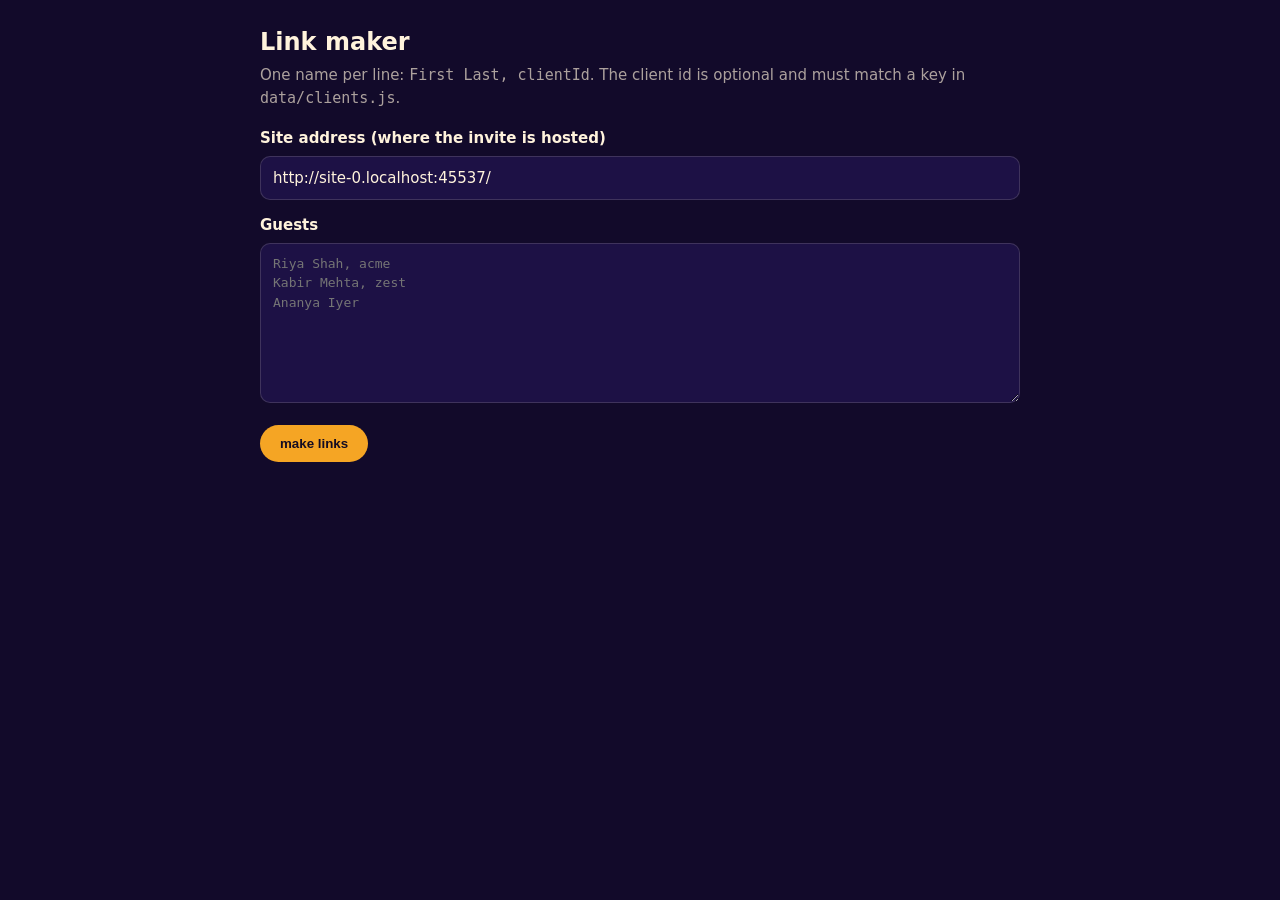
==== tools/links.html @ 6cf53c79 "Owled Media Diwali 2026: owl + diyas intro, work mela, share card" ====
<!doctype html>
<html lang="en">
<head>
<meta charset="utf-8">
<meta name="viewport" content="width=device-width,initial-scale=1">
<meta name="robots" content="noindex">
<title>Owled · Link Maker</title>
<style>
  :root { --bg: #120a2a; --card: #1d1145; --line: rgba(255,243,220,.15); --text: #fff3dc; --muted: rgba(255,243,220,.65); --accent: #f5a524; }
  @media (prefers-color-scheme: dark) { :root:not([data-theme="light"]) { --bg: #120a2a; } }
  :root[data-theme="dark"] { --bg: #120a2a; }
  * { box-sizing: border-box; }
  body { margin: 0; padding: 24px 16px 60px; background: var(--bg); color: var(--text); font: 15px/1.5 system-ui, sans-serif; }
  main { max-width: 760px; margin: 0 auto; }
  h1 { margin: 0 0 4px; font-size: 24px; }
  p { color: var(--muted); margin: 0 0 18px; }
  label { display: block; margin: 14px 0 6px; font-weight: 600; }
  input, textarea, select { width: 100%; padding: 10px 12px; border-radius: 10px; border: 1px solid var(--line); background: var(--card); color: var(--text); font: inherit; }
  textarea { min-height: 160px; font-family: ui-monospace, monospace; font-size: 13px; }
  button { margin-top: 16px; padding: 11px 20px; border: 0; border-radius: 99px; background: var(--accent); color: #140c22; font-weight: 700; cursor: pointer; }
  table { width: 100%; margin-top: 20px; border-collapse: collapse; font-size: 13px; }
  td, th { padding: 8px; border-bottom: 1px solid var(--line); text-align: left; vertical-align: top; word-break: break-all; }
  td button { margin: 0; padding: 6px 12px; font-size: 12px; }
</style>
</head>
<body>
<main>
  <h1>Link maker</h1>
  <p>One name per line: <code>First Last, clientId</code>. The client id is optional and must match a key in <code>data/clients.js</code>.</p>
  <label for="base">Site address (where the invite is hosted)</label>
  <input id="base" placeholder="https://your-site.pages.dev/">
  <label for="list">Guests</label>
  <textarea id="list" placeholder="Riya Shah, acme&#10;Kabir Mehta, zest&#10;Ananya Iyer"></textarea>
  <button id="make" type="button">make links</button>
  <table id="out" hidden><thead><tr><th>name</th><th>link</th><th></th></tr></thead><tbody></tbody></table>
</main>
<script>
  const base = document.getElementById('base'), list = document.getElementById('list'), out = document.getElementById('out'), tb = out.querySelector('tbody');
  try { base.value = localStorage.getItem('ow:base') || new URL('../', location.href).href; } catch (e) { base.value = ''; }
  document.getElementById('make').addEventListener('click', () => {
    try { localStorage.setItem('ow:base', base.value); } catch (e) {}
    const root = base.value.trim().replace(/\/?$/, '/');
    tb.replaceChildren();
    list.value.split('\n').map(l => l.trim()).filter(Boolean).forEach(line => {
      const [name, client] = line.split(',').map(s => (s || '').trim());
      const u = new URL(root); u.searchParams.set('name', name); if (client) u.searchParams.set('c', client.toLowerCase());
      const tr = document.createElement('tr');
      const a = document.createElement('td'); a.textContent = name + (client ? ` (${client})` : '');
      const b = document.createElement('td'); b.textContent = u.href;
      const c = document.createElement('td'); const btn = document.createElement('button'); btn.textContent = 'copy';
      btn.addEventListener('click', async () => { try { await navigator.clipboard.writeText(u.href); btn.textContent = 'copied'; } catch (e) { btn.textContent = 'select it'; } });
      c.appendChild(btn); tr.append(a, b, c); tb.appendChild(tr);
    });
    out.hidden = !tb.children.length;
  });
</script>
</body>
</html>
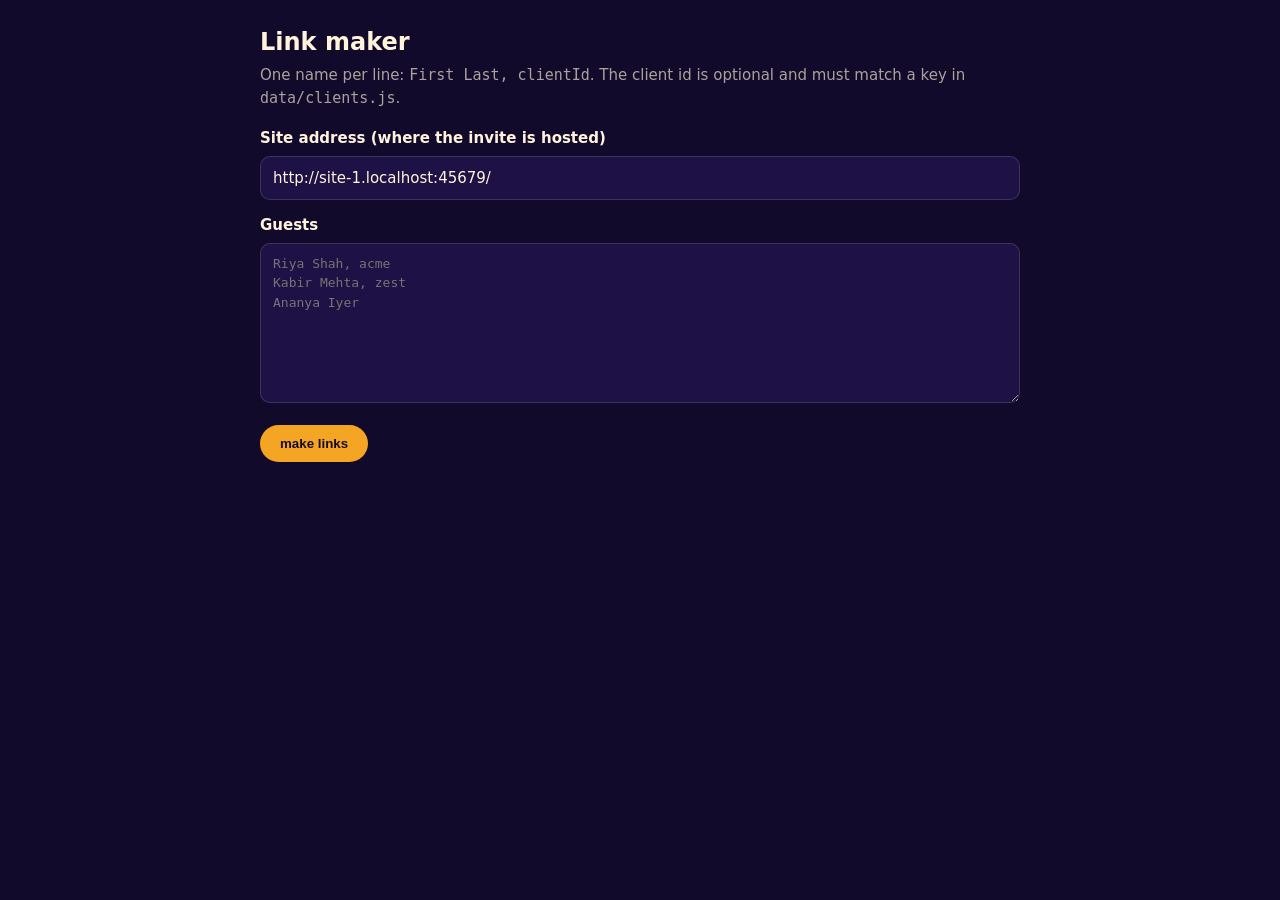
==== commit c81155d9: "Accept the guest's name after # as well as ?name= Some hosts drop the ?query when they redirect, so " ====
--- a/tools/links.html
+++ b/tools/links.html
@@ -43,7 +43,7 @@
     tb.replaceChildren();
     list.value.split('\n').map(l => l.trim()).filter(Boolean).forEach(line => {
       const [name, client] = line.split(',').map(s => (s || '').trim());
-      const u = new URL(root); u.searchParams.set('name', name); if (client) u.searchParams.set('c', client.toLowerCase());
+      const u = new URL(root); const h = new URLSearchParams({ name }); if (client) h.set('c', client.toLowerCase()); u.hash = h.toString();   // # survives host redirects; ?name= works too
       const tr = document.createElement('tr');
       const a = document.createElement('td'); a.textContent = name + (client ? ` (${client})` : '');
       const b = document.createElement('td'); b.textContent = u.href;
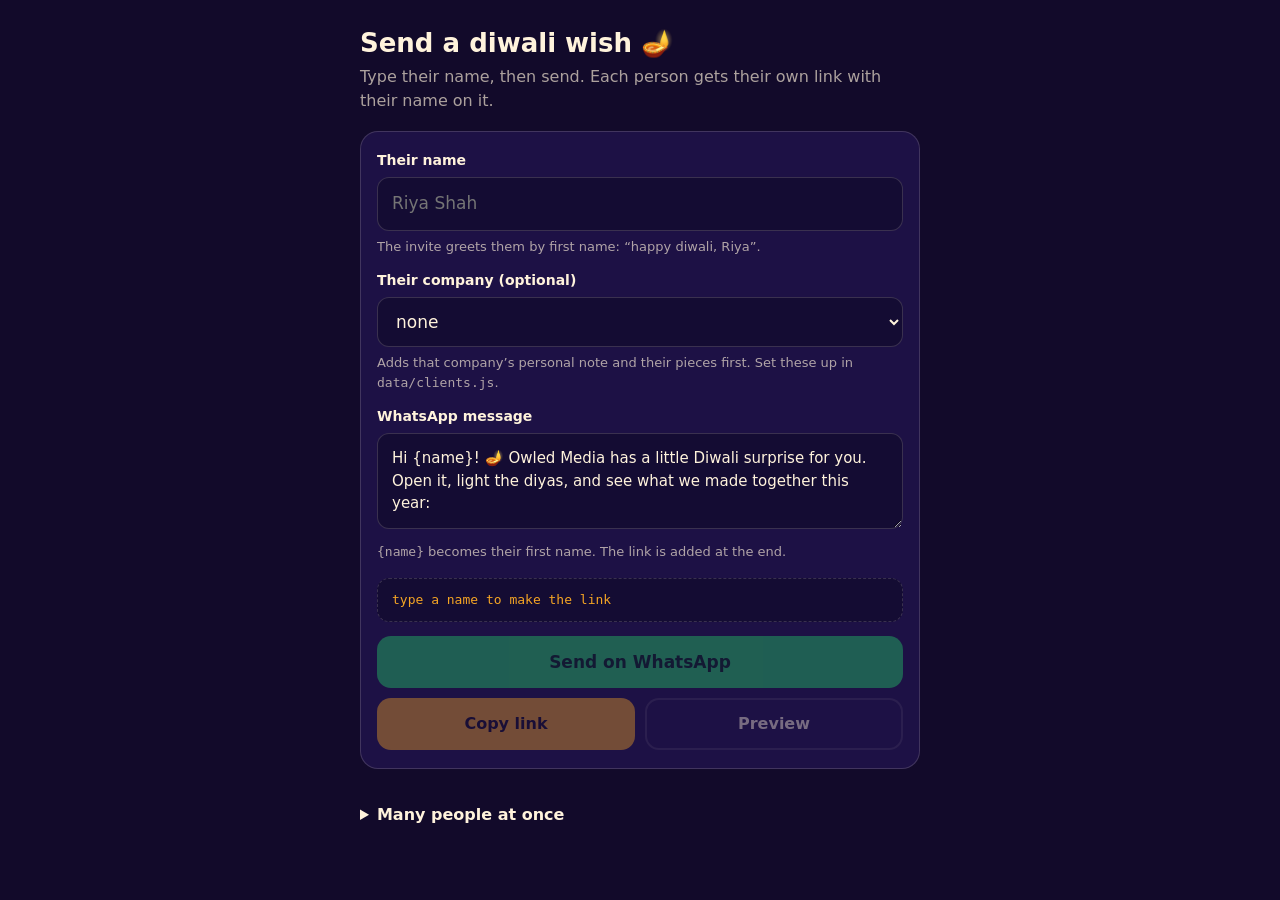
==== commit ebd9771a: "Send page: type a name, send the personal link on WhatsApp tools/links.html is now a phone-friendly " ====
--- a/tools/links.html
+++ b/tools/links.html
@@ -4,55 +4,131 @@
 <meta charset="utf-8">
 <meta name="viewport" content="width=device-width,initial-scale=1">
 <meta name="robots" content="noindex">
-<title>Owled · Link Maker</title>
+<meta name="theme-color" content="#120a2a">
+<title>Owled Send Page</title>
 <style>
-  :root { --bg: #120a2a; --card: #1d1145; --line: rgba(255,243,220,.15); --text: #fff3dc; --muted: rgba(255,243,220,.65); --accent: #f5a524; }
+  :root { --bg: #120a2a; --card: #1d1145; --field: #140c33; --line: rgba(255,243,220,.16); --text: #fff3dc; --muted: rgba(255,243,220,.65); --accent: #f5a524; --wa: #25d366; --pink: #e4407b; }
   @media (prefers-color-scheme: dark) { :root:not([data-theme="light"]) { --bg: #120a2a; } }
   :root[data-theme="dark"] { --bg: #120a2a; }
   * { box-sizing: border-box; }
-  body { margin: 0; padding: 24px 16px 60px; background: var(--bg); color: var(--text); font: 15px/1.5 system-ui, sans-serif; }
-  main { max-width: 760px; margin: 0 auto; }
-  h1 { margin: 0 0 4px; font-size: 24px; }
-  p { color: var(--muted); margin: 0 0 18px; }
-  label { display: block; margin: 14px 0 6px; font-weight: 600; }
-  input, textarea, select { width: 100%; padding: 10px 12px; border-radius: 10px; border: 1px solid var(--line); background: var(--card); color: var(--text); font: inherit; }
-  textarea { min-height: 160px; font-family: ui-monospace, monospace; font-size: 13px; }
-  button { margin-top: 16px; padding: 11px 20px; border: 0; border-radius: 99px; background: var(--accent); color: #140c22; font-weight: 700; cursor: pointer; }
-  table { width: 100%; margin-top: 20px; border-collapse: collapse; font-size: 13px; }
-  td, th { padding: 8px; border-bottom: 1px solid var(--line); text-align: left; vertical-align: top; word-break: break-all; }
-  td button { margin: 0; padding: 6px 12px; font-size: 12px; }
+  body { margin: 0; padding: 20px 16px 60px; background: var(--bg); color: var(--text); font: 16px/1.5 system-ui, -apple-system, sans-serif; }
+  main { max-width: 560px; margin: 0 auto; }
+  h1 { margin: 4px 0 2px; font-size: 26px; }
+  .sub { color: var(--muted); margin: 0 0 18px; }
+  .card { padding: 18px 16px; border-radius: 18px; background: var(--card); border: 1px solid var(--line); }
+  label { display: block; margin: 14px 0 6px; font-weight: 600; font-size: 14px; }
+  label:first-child { margin-top: 0; }
+  input, textarea, select { width: 100%; padding: 13px 14px; border-radius: 12px; border: 1px solid var(--line); background: var(--field); color: var(--text); font: inherit; font-size: 17px; }
+  input:focus, textarea:focus, select:focus { outline: 2px solid var(--accent); outline-offset: 1px; }
+  textarea { min-height: 96px; resize: vertical; font-size: 15px; }
+  .hint { margin: 6px 0 0; font-size: 13px; color: var(--muted); }
+  .link { margin-top: 16px; padding: 12px 14px; border-radius: 12px; background: var(--field); border: 1px dashed var(--line); font: 13px/1.4 ui-monospace, monospace; word-break: break-all; color: var(--accent); }
+  .btns { display: grid; grid-template-columns: 1fr 1fr; gap: 10px; margin-top: 14px; }
+  .btn { display: flex; align-items: center; justify-content: center; gap: 8px; min-height: 52px; padding: 12px 14px; border: 0; border-radius: 14px; cursor: pointer; font: 700 16px system-ui, sans-serif; text-decoration: none; color: #140c22; background: var(--accent); }
+  .btn.wa { grid-column: 1 / -1; background: var(--wa); color: #06251a; font-size: 17px; }
+  .btn.ghost { background: transparent; color: var(--text); box-shadow: inset 0 0 0 2px var(--line); }
+  .btn[aria-disabled="true"] { opacity: .4; pointer-events: none; }
+  details { margin-top: 26px; }
+  summary { cursor: pointer; font-weight: 700; padding: 8px 0; }
+  table { width: 100%; margin-top: 12px; border-collapse: collapse; font-size: 13px; }
+  td { padding: 8px 6px; border-bottom: 1px solid var(--line); vertical-align: top; word-break: break-all; }
+  td .btn { min-height: 36px; padding: 6px 12px; font-size: 13px; border-radius: 10px; }
+  .toast { position: fixed; left: 50%; bottom: 24px; transform: translate(-50%, 20px); padding: 11px 18px; border-radius: 99px; background: var(--text); color: #140c22; font-weight: 700; opacity: 0; transition: .25s; pointer-events: none; }
+  .toast.on { opacity: 1; transform: translate(-50%, 0); }
 </style>
 </head>
 <body>
 <main>
-  <h1>Link maker</h1>
-  <p>One name per line: <code>First Last, clientId</code>. The client id is optional and must match a key in <code>data/clients.js</code>.</p>
-  <label for="base">Site address (where the invite is hosted)</label>
-  <input id="base" placeholder="https://your-site.pages.dev/">
-  <label for="list">Guests</label>
-  <textarea id="list" placeholder="Riya Shah, acme&#10;Kabir Mehta, zest&#10;Ananya Iyer"></textarea>
-  <button id="make" type="button">make links</button>
-  <table id="out" hidden><thead><tr><th>name</th><th>link</th><th></th></tr></thead><tbody></tbody></table>
+  <h1>Send a diwali wish 🪔</h1>
+  <p class="sub">Type their name, then send. Each person gets their own link with their name on it.</p>
+
+  <div class="card">
+    <label for="name">Their name</label>
+    <input id="name" placeholder="Riya Shah" autocomplete="off" autocapitalize="words" maxlength="32">
+    <p class="hint">The invite greets them by first name: “happy diwali, Riya”.</p>
+
+    <label for="client">Their company (optional)</label>
+    <select id="client"><option value="">none</option></select>
+    <p class="hint">Adds that company’s personal note and their pieces first. Set these up in <code>data/clients.js</code>.</p>
+
+    <label for="msg">WhatsApp message</label>
+    <textarea id="msg"></textarea>
+    <p class="hint"><code>{name}</code> becomes their first name. The link is added at the end.</p>
+
+    <div class="link" id="link">type a name to make the link</div>
+    <div class="btns">
+      <a class="btn wa" id="wa" href="#" target="_blank" rel="noopener" aria-disabled="true">Send on WhatsApp</a>
+      <button class="btn" id="copy" type="button" aria-disabled="true">Copy link</button>
+      <a class="btn ghost" id="open" href="#" target="_blank" rel="noopener" aria-disabled="true">Preview</a>
+    </div>
+  </div>
+
+  <details>
+    <summary>Many people at once</summary>
+    <p class="hint">One per line: <code>Name, company</code> (company optional).</p>
+    <textarea id="list" placeholder="Riya Shah, acme&#10;Kabir Mehta, zest&#10;Ananya Iyer"></textarea>
+    <button class="btn" id="make" type="button" style="margin-top:10px;width:100%">Make all links</button>
+    <table id="out" hidden><tbody></tbody></table>
+  </details>
 </main>
+<div class="toast" id="toast"></div>
+<script src="../data/clients.js"></script>
 <script>
-  const base = document.getElementById('base'), list = document.getElementById('list'), out = document.getElementById('out'), tb = out.querySelector('tbody');
-  try { base.value = localStorage.getItem('ow:base') || new URL('../', location.href).href; } catch (e) { base.value = ''; }
-  document.getElementById('make').addEventListener('click', () => {
-    try { localStorage.setItem('ow:base', base.value); } catch (e) {}
-    const root = base.value.trim().replace(/\/?$/, '/');
-    tb.replaceChildren();
-    list.value.split('\n').map(l => l.trim()).filter(Boolean).forEach(line => {
+(() => {
+  const $ = id => document.getElementById(id);
+  const store = { get: k => { try { return localStorage.getItem(k); } catch (e) { return null; } }, set: (k, v) => { try { localStorage.setItem(k, v); } catch (e) {} } };
+  const BASE = new URL('../', location.href).href;          // the invite lives one folder up from tools/
+  const CLIENTS = window.OWLED_CLIENTS || {};
+  const DEFAULT_MSG = 'Hi {name}! 🪔 Owled Media has a little Diwali surprise for you. Open it, light the diyas, and see what we made together this year:';
+
+  Object.entries(CLIENTS).forEach(([id, c]) => { const o = document.createElement('option'); o.value = id; o.textContent = c.company || id; $('client').appendChild(o); });
+  $('msg').value = store.get('ow:msg') || DEFAULT_MSG;
+
+  const first = n => n.trim().split(/\s+/)[0] || '';
+  function linkFor(name, client) {
+    const u = new URL(BASE); u.searchParams.set('name', name.trim().replace(/\s+/g, ' ')); if (client) u.searchParams.set('c', client);
+    return u.href;
+  }
+  const textFor = (name, url) => $('msg').value.replace(/\{name\}/g, first(name)) + '\n' + url;
+
+  function toast(m) { const t = $('toast'); t.textContent = m; t.classList.add('on'); clearTimeout(t._h); t._h = setTimeout(() => t.classList.remove('on'), 1800); }
+  async function copy(text) {
+    try { await navigator.clipboard.writeText(text); return true; }
+    catch (e) { const ta = document.createElement('textarea'); ta.value = text; document.body.appendChild(ta); ta.select(); const ok = document.execCommand('copy'); ta.remove(); return ok; }
+  }
+
+  function update() {
+    const name = $('name').value, ok = !!name.trim();
+    ['wa', 'copy', 'open'].forEach(id => $(id).setAttribute('aria-disabled', ok ? 'false' : 'true'));
+    if (!ok) { $('link').textContent = 'type a name to make the link'; return; }
+    const url = linkFor(name, $('client').value);
+    $('link').textContent = url;
+    $('open').href = url;
+    $('wa').href = 'https://wa.me/?text=' + encodeURIComponent(textFor(name, url));   // opens WhatsApp, you pick who to send it to
+  }
+  ['name', 'client', 'msg'].forEach(id => $(id).addEventListener('input', update));
+  $('msg').addEventListener('change', () => store.set('ow:msg', $('msg').value));
+  $('copy').addEventListener('click', async () => { if (await copy($('link').textContent)) toast('link copied'); });
+  update();
+
+  $('make').addEventListener('click', () => {
+    const tb = $('out').querySelector('tbody'); tb.replaceChildren();
+    $('list').value.split('\n').map(l => l.trim()).filter(Boolean).forEach(line => {
       const [name, client] = line.split(',').map(s => (s || '').trim());
-      const u = new URL(root); const h = new URLSearchParams({ name }); if (client) h.set('c', client.toLowerCase()); u.hash = h.toString();   // # survives host redirects; ?name= works too
+      const id = (client || '').toLowerCase();
+      const url = linkFor(name, CLIENTS[id] ? id : '');
       const tr = document.createElement('tr');
-      const a = document.createElement('td'); a.textContent = name + (client ? ` (${client})` : '');
-      const b = document.createElement('td'); b.textContent = u.href;
-      const c = document.createElement('td'); const btn = document.createElement('button'); btn.textContent = 'copy';
-      btn.addEventListener('click', async () => { try { await navigator.clipboard.writeText(u.href); btn.textContent = 'copied'; } catch (e) { btn.textContent = 'select it'; } });
-      c.appendChild(btn); tr.append(a, b, c); tb.appendChild(tr);
+      const a = document.createElement('td'); a.textContent = name + (CLIENTS[id] ? ` (${CLIENTS[id].company || id})` : client ? ` (unknown: ${client})` : '');
+      const b = document.createElement('td');
+      const wa = document.createElement('a'); wa.className = 'btn wa'; wa.textContent = 'WhatsApp'; wa.target = '_blank'; wa.rel = 'noopener';
+      wa.href = 'https://wa.me/?text=' + encodeURIComponent(textFor(name, url));
+      const cp = document.createElement('button'); cp.className = 'btn ghost'; cp.type = 'button'; cp.textContent = 'copy'; cp.style.marginTop = '6px';
+      cp.addEventListener('click', async () => { if (await copy(url)) toast('link copied'); });
+      b.append(wa, cp); tr.append(a, b); tb.appendChild(tr);
     });
-    out.hidden = !tb.children.length;
+    $('out').hidden = !tb.children.length;
   });
+})();
 </script>
 </body>
 </html>
